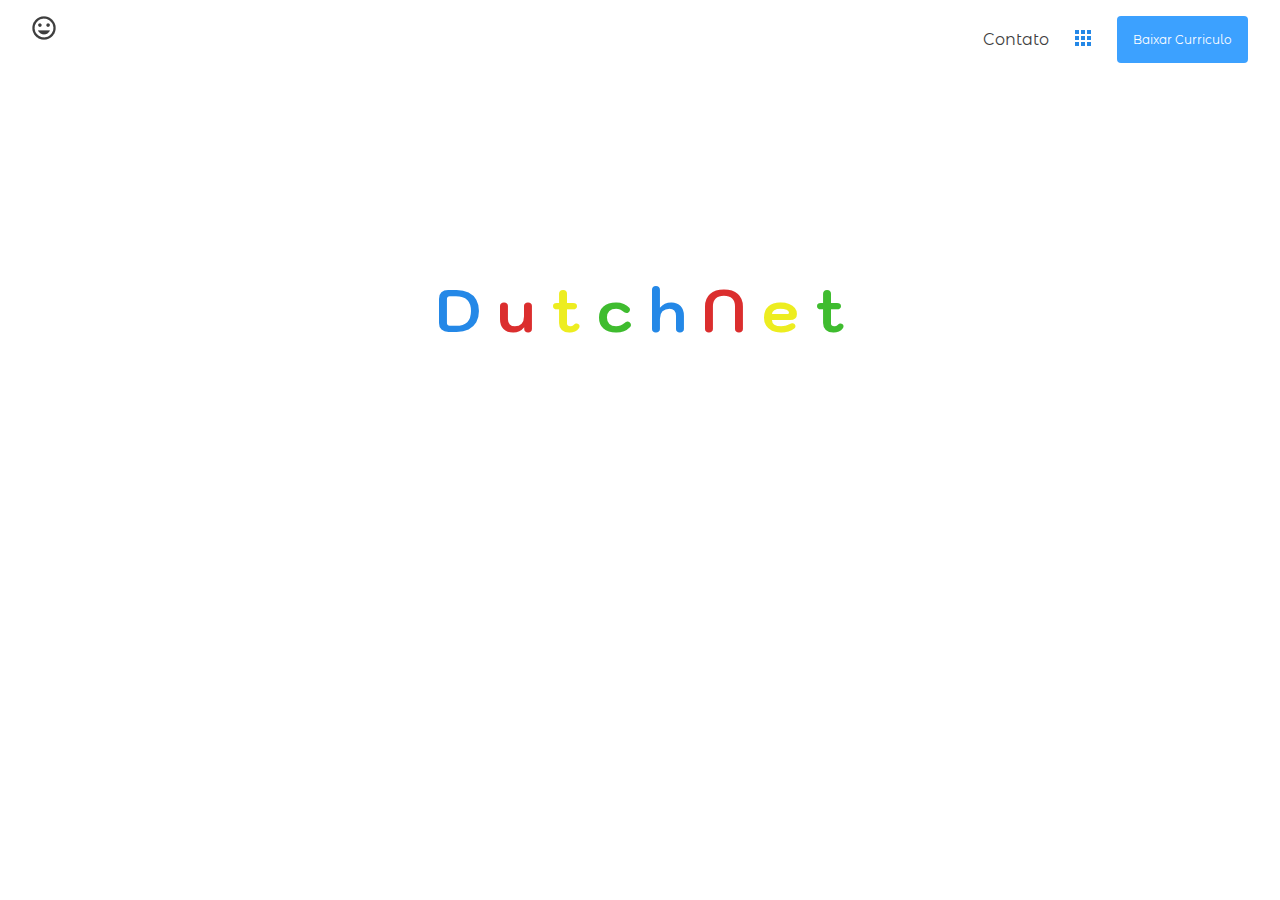
==== index.html @ 1a33f4a1 "base do projeto" ====
<!DOCTYPE html>
<html lang="pt-br">
<head>
    <meta chaerset="UTF-8">
    <meta name="viewport" content="width=device-width, initial-scale=1.0">
    <title>portfolio</title>
    <link rel="stylesheet" href="styles.css">
</head>
<body>
   <header class="cabecalho">
        <div>
            <img src="img/mood.png" alt="icone de emoji" class="cabecalho_emoji">
        </div>
        <div class="cabecalho_contato">
            <a href="#">Contato</a>
            <button class="cabecalho__buton-img">
                <img src="img/apps.png" alt="aplicativos" class="cabecalho_app">
            </button>
            <a href="#"><button class="cabecalho_botao">Baixar Curriculo</button></a>
        </div>
   </header> 
   <main>
    <section class="principal">
        <h1 class="principal__titulo">
            <span class="D">D</span>
            <span class="u">u</span>
            <span class="te">t</span>
            <span class="c">c</span>
            <span class="h">h</span>
            <span class="N">N</span>
            <span class="e">e</span>
            <span class="t">t</span>
        </h1>
    </section>
   </main>
</body>
</html>
---- styles.css ----
@import url('https://fonts.googleapis.com/css2?family=Montserrat+Alternates:ital,wght@0,100;0,200;0,300;0,400;0,500;0,600;0,700;0,800;0,900;1,100;1,200;1,300;1,400;1,500;1,600;1,700;1,800;1,900&display=swap');
@import url('https://fonts.googleapis.com/css2?family=Kodchasan:ital,wght@0,200;0,300;0,400;0,500;0,600;0,700;1,200;1,300;1,400;1,500;1,600;1,700&display=swap');
*{
    margin: 0;
    padding: 0;
}

:root {
    --cor-azul: #2488E7,
    --cor-vermelho: #DB2E2E,
    --cor-amarelo: #EDED20,
    --cor-verde: #3FBC2F
}

.cabecalho{
    width: 100%;
    display: flex;
    justify-content: space-between;
    margin-top: 1rem;
}

.cabecalho div {
    margin: 0 2rem;
}

.cabecalho_contato {
    align-items: center;
    display: flex;
    gap: 25px;
    justify-content: space-between;
} 
.cabecalho_botao {
    background-color: #3CA1FF;
    border-radius: 4px;
    border: none;
    padding: 1rem;
    color: #FFFFFF;   
    font-family:"Montserrat Alternates", serif;
    font-size: 12px;
}

.cabecalho_contato a{
    font-family:"Montserrat Alternates", serif;
    font-size: 16px;
    text-decoration: none;

    cursor: pointer;
    color: #3e3e3e;   
}
.cabecalho__buton-img {
    background-color: transparent;
    border: none;
}

/*PRINCIPAL*/

main {
    display: flex;
    justify-content: center;
}

.principal {
    
    margin-top: 13rem;
    height: 100%;
    display: flex;
    align-items: center;
}

.principal__titulo {
    font-family: 'Kodchasan', sans-serif;
    font-size: 60px;
}

.D{ 
    color: #2488E7;
}

.u {
    color: #DB2E2E;
}

.te {
    color: #EDED20;
}
.c {
    color: #3FBC2F;
}

.h {
    color: #2488E7;
}

.N {
    color: #DB2E2E;
}

.e {
    color: #EDED20;
}

.t {
    color: #3FBC2F;
}
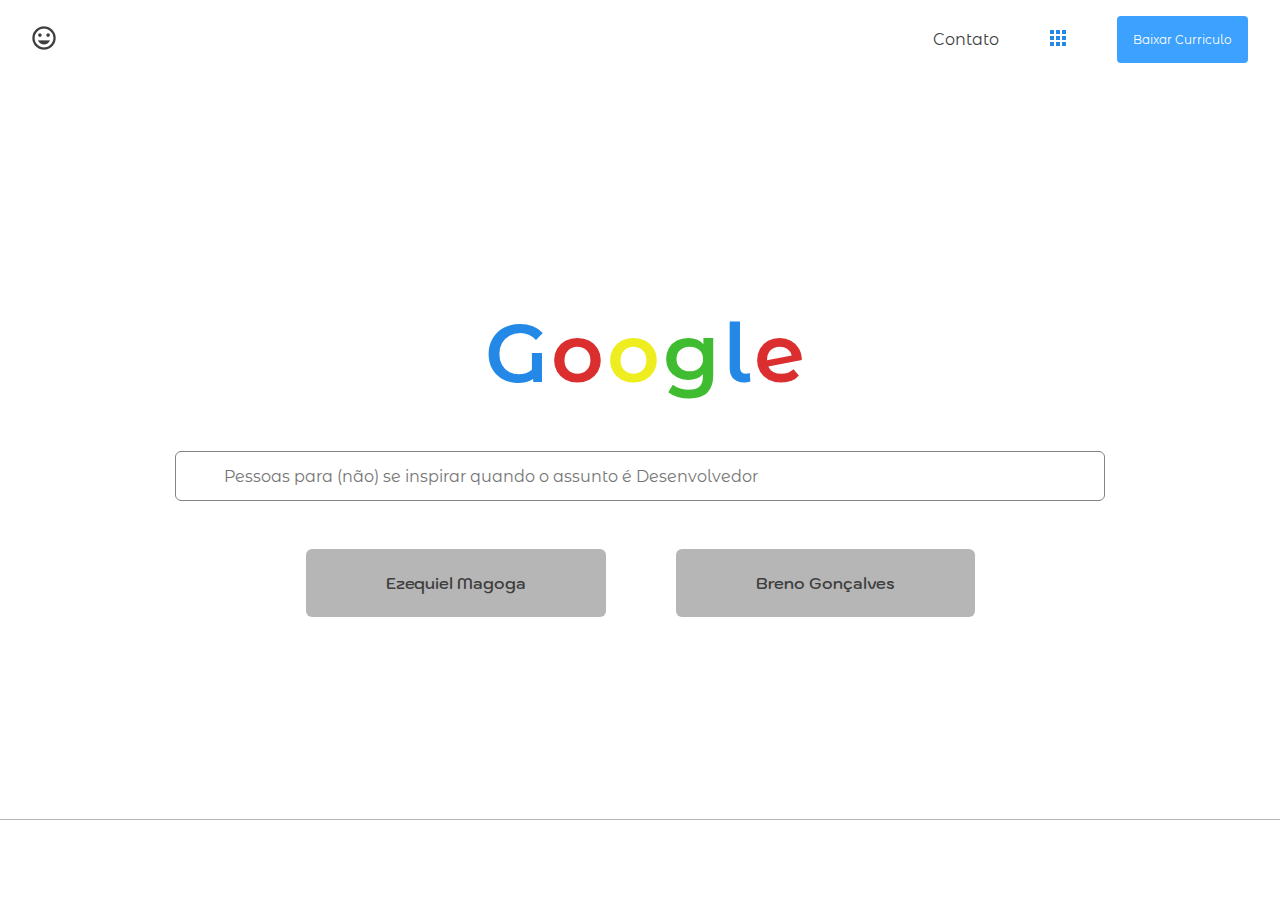
==== commit 3b925370: "feat: adding new oages and new styles" ====
--- a/index.html
+++ b/index.html
@@ -1,37 +1,54 @@
 <!DOCTYPE html>
 <html lang="pt-br">
-<head>
-    <meta chaerset="UTF-8">
-    <meta name="viewport" content="width=device-width, initial-scale=1.0">
+  <head>
+    <meta chaerset="UTF-8" />
+    <meta name="viewport" content="width=device-width, initial-scale=1.0" />
     <title>portfolio</title>
-    <link rel="stylesheet" href="styles.css">
-</head>
-<body>
-   <header class="cabecalho">
-        <div>
-            <img src="img/mood.png" alt="icone de emoji" class="cabecalho_emoji">
+    <link rel="stylesheet" href="styles.css" />
+    <script src="js/script.js" defer></script>
+  </head>
+  <body>
+    <header class="cabecalho">
+      <div>
+        <img src="img/mood.png" alt="icone de emoji" class="cabecalho_emoji" />
+      </div>
+      <div class="cabecalho_contato">
+        <a href="#">Contato</a>
+        <button class="cabecalho__buton-img">
+          <img src="img/apps.png" alt="aplicativos" class="cabecalho_app" />
+        </button>
+        <a href="#"
+          ><button class="cabecalho_botao">Baixar Curriculo</button></a
+        >
+      </div>
+    </header>
+    <main>
+      <section class="principal">
+        <h1 class="principal__titulo">
+          <span class="G">G</span>
+          <span class="o">o</span>
+          <span class="oo">o</span>
+          <span class="g">g</span>
+          <span class="l">l</span>
+          <span class="e">e</span>
+        </h1>
+        <div class="container__input">
+          <input
+            type="text"
+            placeholder="Pessoas para (não) se inspirar quando o assunto é Desenvolvedor"
+            id="principal__Input"
+          />
         </div>
-        <div class="cabecalho_contato">
-            <a href="#">Contato</a>
-            <button class="cabecalho__buton-img">
-                <img src="img/apps.png" alt="aplicativos" class="cabecalho_app">
-            </button>
-            <a href="#"><button class="cabecalho_botao">Baixar Curriculo</button></a>
+        <div class="container__botoes">
+          <a href="/pages/ezequiel-inicio.html" class="principal__botao"
+            >Ezequiel Magoga</a
+          >
+          <a href="/pages/breno-inicio.html" class="principal__botao"
+            >Breno Gonçalves</a
+          >
         </div>
-   </header> 
-   <main>
-    <section class="principal">
-        <h1 class="principal__titulo">
-            <span class="D">D</span>
-            <span class="u">u</span>
-            <span class="te">t</span>
-            <span class="c">c</span>
-            <span class="h">h</span>
-            <span class="N">N</span>
-            <span class="e">e</span>
-            <span class="t">t</span>
-        </h1>
-    </section>
-   </main>
-</body>
+      </section>
+    </main>
+    <footer class="rodape"></footer>
+  </body>
 </html>
--- a/styles.css
+++ b/styles.css
@@ -1,69 +1,40 @@
-@import url('https://fonts.googleapis.com/css2?family=Montserrat+Alternates:ital,wght@0,100;0,200;0,300;0,400;0,500;0,600;0,700;0,800;0,900;1,100;1,200;1,300;1,400;1,500;1,600;1,700;1,800;1,900&display=swap');
-@import url('https://fonts.googleapis.com/css2?family=Kodchasan:ital,wght@0,200;0,300;0,400;0,500;0,600;0,700;1,200;1,300;1,400;1,500;1,600;1,700&display=swap');
-*{
-    margin: 0;
-    padding: 0;
+@import url("https://fonts.googleapis.com/css2?family=Montserrat+Alternates:ital,wght@0,100;0,200;0,300;0,400;0,500;0,600;0,700;0,800;0,900;1,100;1,200;1,300;1,400;1,500;1,600;1,700;1,800;1,900&display=swap");
+@import url("https://fonts.googleapis.com/css2?family=Kodchasan:ital,wght@0,200;0,300;0,400;0,500;0,600;0,700;1,200;1,300;1,400;1,500;1,600;1,700&display=swap");
+
+/*IMPORT CSS*/
+@import url("/css/cabecalho.css");
+@import url("/css/principal.css");
+@import url("/css/links.css");
+
+* {
+  margin: 0;
+  padding: 0;
 }
 
 :root {
-    --cor-azul: #2488E7,
-    --cor-vermelho: #DB2E2E,
-    --cor-amarelo: #EDED20,
-    --cor-verde: #3FBC2F
-}
-
-.cabecalho{
-    width: 100%;
-    display: flex;
-    justify-content: space-between;
-    margin-top: 1rem;
-}
-
-.cabecalho div {
-    margin: 0 2rem;
-}
-
-.cabecalho_contato {
-    align-items: center;
-    display: flex;
-    gap: 25px;
-    justify-content: space-between;
-} 
-.cabecalho_botao {
-    background-color: #3CA1FF;
-    border-radius: 4px;
-    border: none;
-    padding: 1rem;
-    color: #FFFFFF;   
-    font-family:"Montserrat Alternates", serif;
-    font-size: 12px;
-}
-
-.cabecalho_contato a{
-    font-family:"Montserrat Alternates", serif;
-    font-size: 16px;
-    text-decoration: none;
-
-    cursor: pointer;
-    color: #3e3e3e;   
-}
-.cabecalho__buton-img {
-    background-color: transparent;
-    border: none;
+  --cor-cinza: #878181;
+  --cor-cinza-claro: #b6b6b6;
+  --cor-azul: #2488e7;
+  --cor-vermelho: #db2e2e;
+  --cor-amarelo: #eded20;
+  --cor-verde: #3fbc2f;
+  --font-principal: "Montserrat Alternates", serif;
+  --font-secundaria: "Kodchasan", sans-serif;
+  --font-link: "Noto Sans", sans-serif;
 }
 
 /*PRINCIPAL*/
-
+/*
 main {
     display: flex;
     justify-content: center;
 }
 
-.principal {
-    
+.principal {    
     margin-top: 13rem;
     height: 100%;
     display: flex;
+    flex-direction: column;
     align-items: center;
 }
 
@@ -71,37 +42,34 @@
     font-family: 'Kodchasan', sans-serif;
     font-size: 60px;
 }
-
 .D{ 
-    color: #2488E7;
+    color: var(--cor-azul);
 }
 
 .u {
-    color: #DB2E2E;
+    color: var(--cor-vermelho);
 }
 
 .te {
-    color: #EDED20;
+    color: var(--cor-amarelo);
 }
 .c {
-    color: #3FBC2F;
+    color: var(--cor-verde);
 }
 
 .h {
-    color: #2488E7;
+    color: var(--cor-azul);
 }
 
 .N {
-    color: #DB2E2E;
+    color: var(--cor-vermelho);
 }
 
 .e {
-    color: #EDED20;
+    color: var(--cor-amarelo);
 }
 
 .t {
-    color: #3FBC2F;
+    color: var(--cor-verde);
 }
-
-
-
+*/
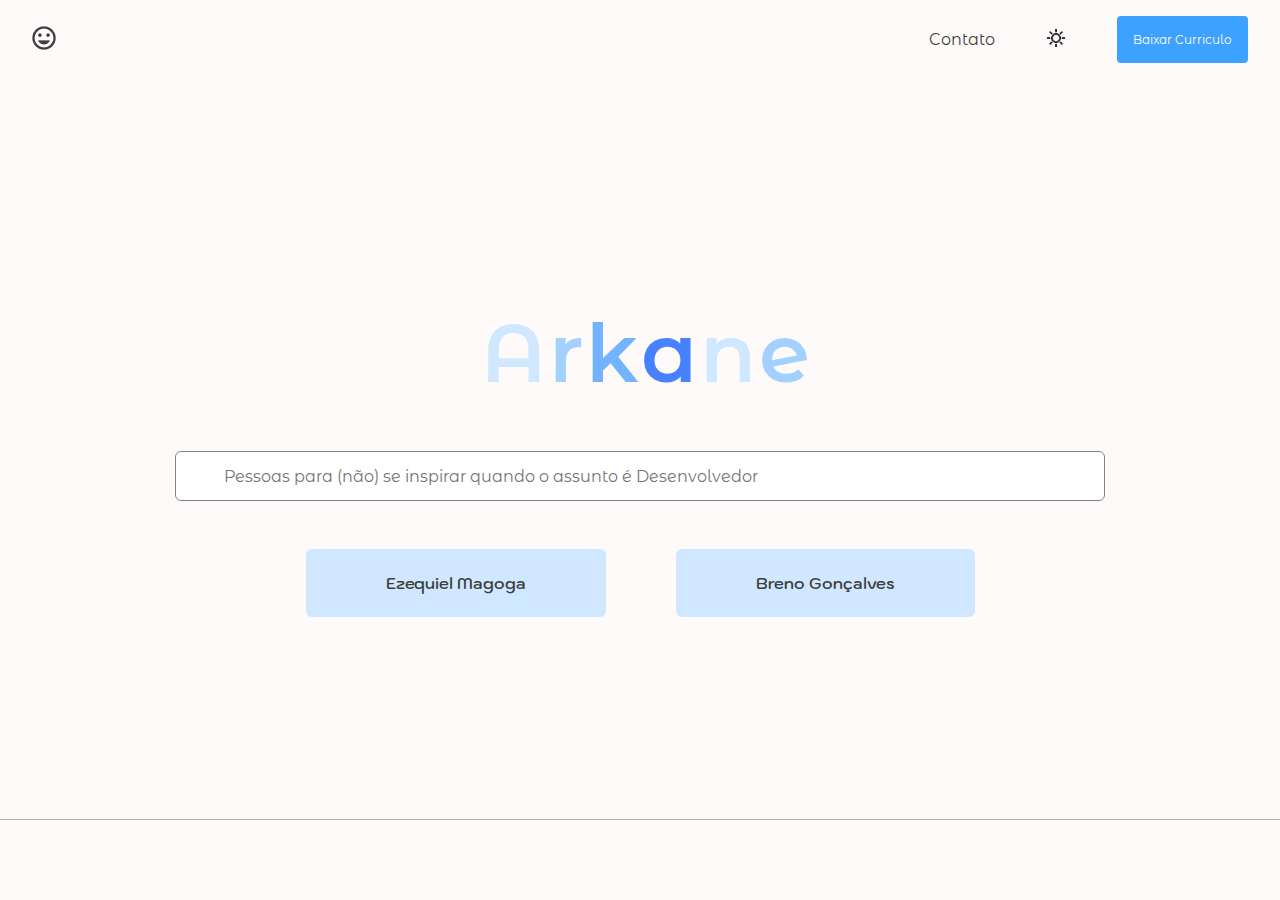
==== commit 022c87be: "style: adding styles to pages" ====
--- a/index.html
+++ b/index.html
@@ -15,7 +15,7 @@
       <div class="cabecalho_contato">
         <a href="#">Contato</a>
         <button class="cabecalho__buton-img">
-          <img src="img/apps.png" alt="aplicativos" class="cabecalho_app" />
+          <img src="icones/sun.png" alt="aplicativos" class="cabecalho_app" id="btnNoturno"/>
         </button>
         <a href="#"
           ><button class="cabecalho_botao">Baixar Curriculo</button></a
@@ -25,11 +25,11 @@
     <main>
       <section class="principal">
         <h1 class="principal__titulo">
-          <span class="G">G</span>
-          <span class="o">o</span>
-          <span class="oo">o</span>
-          <span class="g">g</span>
-          <span class="l">l</span>
+          <span class="A">A</span>
+          <span class="r">r</span>
+          <span class="k">k</span>
+          <span class="a">a</span>
+          <span class="n">n</span>
           <span class="e">e</span>
         </h1>
         <div class="container__input">
--- a/styles.css
+++ b/styles.css
@@ -5,6 +5,7 @@
 @import url("/css/cabecalho.css");
 @import url("/css/principal.css");
 @import url("/css/links.css");
+@import url("/css/proparoxitona.css");
 
 * {
   margin: 0;
@@ -14,14 +15,35 @@
 :root {
   --cor-cinza: #878181;
   --cor-cinza-claro: #b6b6b6;
-  --cor-azul: #2488e7;
-  --cor-vermelho: #db2e2e;
-  --cor-amarelo: #eded20;
-  --cor-verde: #3fbc2f;
+  --cor-azul: #d0e8ff;
+  --cor-vermelho: #a3d1ff;
+  --cor-amarelo: #73b3ff;
+  --cor-verde: #4682ff;
+  --cor-azulão: #102a4c;
   --font-principal: "Montserrat Alternates", serif;
   --font-secundaria: "Kodchasan", sans-serif;
   --font-link: "Noto Sans", sans-serif;
 }
+
+@keyframes animacao {
+    0% {
+        opacity: 0;
+    }
+
+    100% {
+        opacity: 1;
+    }
+}
+
+main {
+    animation: animacao 1s ease-in-out;
+}
+
+
+body {
+    background-color: snow;
+  }
+
 
 /*PRINCIPAL*/
 /*
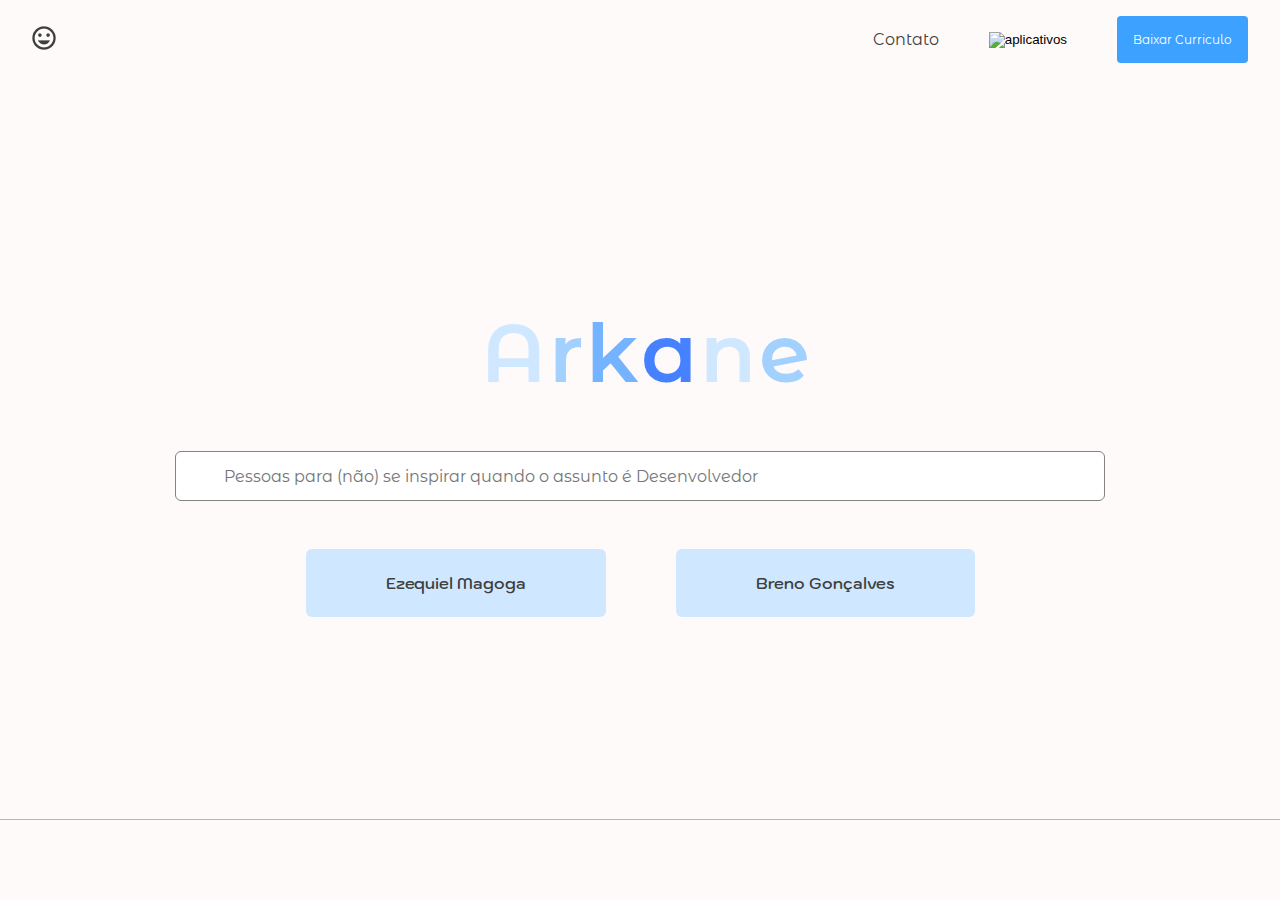
==== commit 0773af88: "adding" ====
--- a/index.html
+++ b/index.html
@@ -15,7 +15,7 @@
       <div class="cabecalho_contato">
         <a href="#">Contato</a>
         <button class="cabecalho__buton-img">
-          <img src="icones/sun.png" alt="aplicativos" class="cabecalho_app" id="btnNoturno"/>
+          <img src="'icones/sun.pngs" alt="aplicativos" class="cabecalho_app" id="btnNoturno"/>
         </button>
         <a href="#"
           ><button class="cabecalho_botao">Baixar Curriculo</button></a
